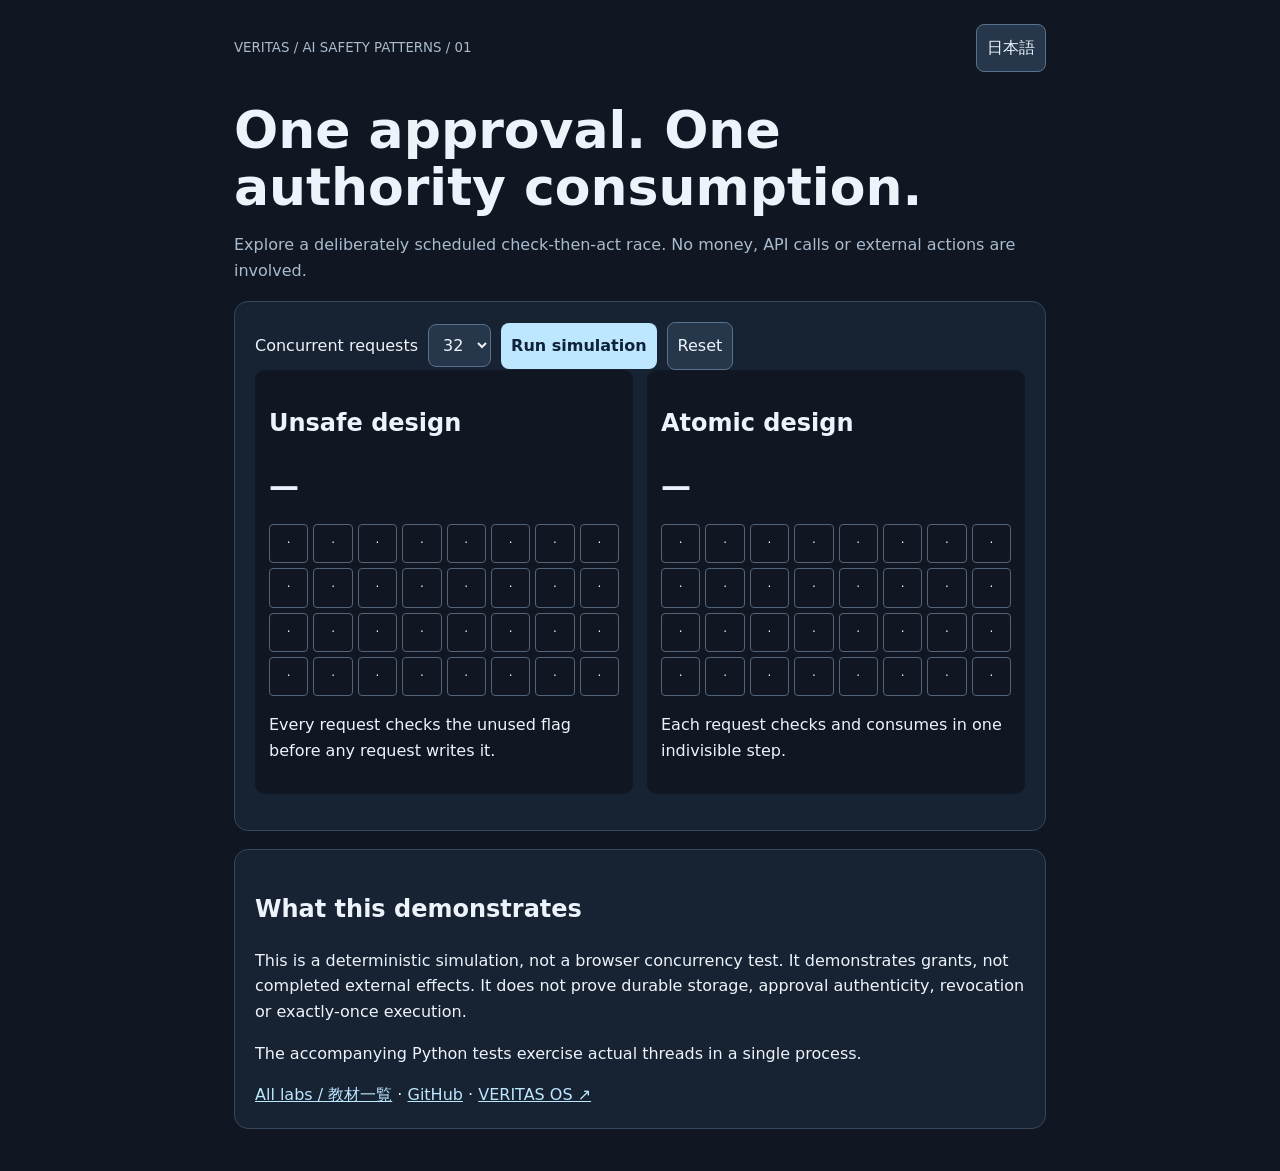
==== demo/single-use.html @ c3ab3dcb "Expand to five interactive execution safety labs" ====
<!doctype html><html lang="en"><head><meta charset="utf-8"><meta name="viewport" content="width=device-width,initial-scale=1"><title>AI Safety Patterns — Single-use authority</title><style>
*{box-sizing:border-box}body{margin:0;background:#101722;color:#edf3fa;font:16px/1.6 system-ui,sans-serif}main{max-width:860px;margin:auto;padding:24px}header{display:flex;justify-content:space-between;align-items:center;gap:12px}small,.muted{color:#a9bbce}h1{font-size:clamp(30px,6vw,52px);line-height:1.1;margin:30px 0 12px}button,select{font:inherit;color:inherit;background:#26374b;border:1px solid #58718d;border-radius:8px;padding:10px;cursor:pointer}button:focus-visible,select:focus-visible{outline:3px solid #8bdcff}button.primary{background:#bce7ff;color:#102237;font-weight:700;border:0}section{border:1px solid #36475c;border-radius:14px;padding:20px;margin:18px 0;background:#172232}.controls{display:flex;gap:10px;flex-wrap:wrap;align-items:center}.panels{display:grid;grid-template-columns:1fr 1fr;gap:14px}.panel{min-width:0;padding:14px;background:#101722;border-radius:10px}.cells{display:grid;grid-template-columns:repeat(8,1fr);gap:5px;margin:14px 0}.cell{aspect-ratio:1;border:1px solid #536378;border-radius:4px;display:grid;place-items:center;font-size:12px}.cell{transition:background-color .18s ease} @media(prefers-reduced-motion:reduce){.cell{transition:none}} .bad{background:#a72c3c}.good{background:#176b50}.denied{background:#36475c}.count{font-size:30px;font-weight:700}a{color:#bce7ff}pre{white-space:pre-wrap;font-size:13px} @media(max-width:550px){main{padding:16px}.panels{grid-template-columns:1fr}} </style></head><body><main><header><small>VERITAS / AI SAFETY PATTERNS / 01</small><button id="lang">日本語</button></header><h1 data-t="title"></h1><p class="muted" data-t="intro"></p><section><div class="controls"><label for="n" data-t="requests"></label><select id="n"><option>2</option><option>8</option><option selected>32</option><option>64</option></select><button class="primary" id="run" data-t="run"></button><button id="reset" data-t="reset"></button></div><div class="panels"><div class="panel"><h2 data-t="unsafe"></h2><div class="count" id="uc">—</div><div class="cells" id="ug" aria-hidden="true"></div><p data-t="unsafeDesc"></p></div><div class="panel"><h2 data-t="safe"></h2><div class="count" id="sc">—</div><div class="cells" id="sg" aria-hidden="true"></div><p data-t="safeDesc"></p></div></div><p id="result" role="status"></p></section><section><h2 data-t="limitsTitle"></h2><p data-t="limits"></p><p data-t="python"></p><a href="index.html">All labs / 教材一覧</a> · <a href="https://github.com/veritasfuji-japan/ai-safety-patterns">GitHub</a> · <a href="https://github.com/veritasfuji-japan/veritas_os">VERITAS OS ↗</a></section></main><script>
const strings={en:{title:'One approval. One authority consumption.',intro:'Explore a deliberately scheduled check-then-act race. No money, API calls or external actions are involved.',requests:'Concurrent requests',run:'Run simulation',reset:'Reset',unsafe:'Unsafe design',safe:'Atomic design',unsafeDesc:'Every request checks the unused flag before any request writes it.',safeDesc:'Each request checks and consumes in one indivisible step.',limitsTitle:'What this demonstrates',limits:'This is a deterministic simulation, not a browser concurrency test. It demonstrates grants, not completed external effects. It does not prove durable storage, approval authenticity, revocation or exactly-once execution.',python:'The accompanying Python tests exercise actual threads in a single process.',grants:'grants',denials:'denials'},ja:{title:'1回の承認。1回の権限消費。',intro:'確認と更新の競合を意図的に再現します。送金・API通信・外部操作は行いません。',requests:'並行要求数',run:'シミュレーション実行',reset:'リセット',unsafe:'危険な設計',safe:'原子的な設計',unsafeDesc:'すべての要求が未消費状態を確認してから、消費状態を更新します。',safeDesc:'確認と消費を分割できない一つの操作として行います。',limitsTitle:'保証範囲',limits:'決定論的なシミュレーションであり、ブラウザの実並行処理テストではありません。実行許可を示すもので、外部処理の完了を示しません。永続化・承認の真正性・取消し・外部処理の一回限りの成立は保証しません。',python:'付属のPythonテストは単一プロセス内で実際のスレッドを使用します。',grants:'許可',denials:'拒否'}};
let lang='en',ran=false;const $=id=>document.getElementById(id);function simulate(n,atomic){let consumed=false; if(!atomic){const checked=Array.from({length:n},()=>!consumed);return checked.map(ok=>{if(ok)consumed=true;return ok})}return Array.from({length:n},()=>{if(consumed)return false;consumed=true;return true})}function render(){const t=strings[lang],n=Number($('n').value);document.documentElement.lang=lang;document.querySelectorAll('[data-t]').forEach(e=>e.textContent=t[e.dataset.t]);$('lang').textContent=lang==='en'?'日本語':'English';for(const [g,c,atomic] of [['ug','uc',false],['sg','sc',true]]){const results=simulate(n,atomic);$(g).replaceChildren();for(const ok of results){const e=document.createElement('span');e.className='cell'+(ran?' '+(ok?(atomic?'good':'bad'):'denied'):'');e.textContent=ran?(ok?'✓':'×'):'·';$(g).append(e)}$(c).textContent=ran?`${results.filter(Boolean).length} / ${n} ${t.grants}`:'—'}$('result').textContent=ran?`${t.unsafe}: ${n} ${t.grants}, 0 ${t.denials}. ${t.safe}: 1 ${t.grants}, ${n-1} ${t.denials}.`:''} $('run').onclick=()=>{ran=true;render()};$('reset').onclick=$('n').onchange=()=>{ran=false;render()};$('lang').onclick=()=>{lang=lang==='en'?'ja':'en';render()};render();</script></body></html>
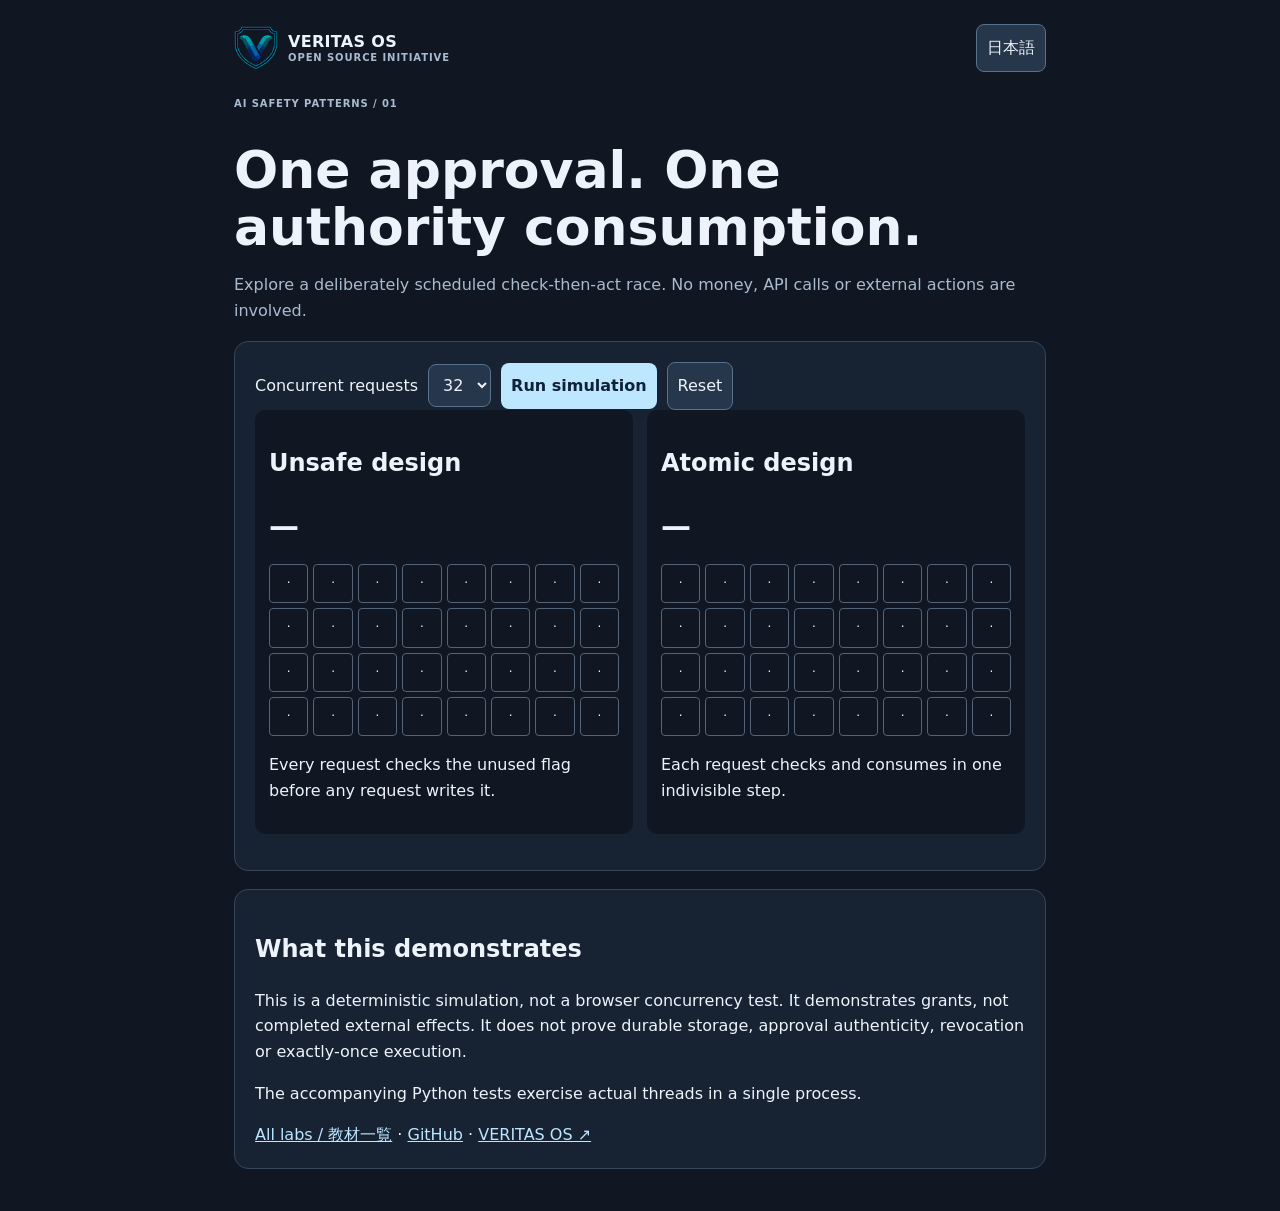
==== commit 6e18ff7b: "Add owner-supplied VERITAS branding to interactive labs" ====
--- a/demo/single-use.html
+++ b/demo/single-use.html
@@ -1,4 +1,4 @@
 <!doctype html><html lang="en"><head><meta charset="utf-8"><meta name="viewport" content="width=device-width,initial-scale=1"><title>AI Safety Patterns — Single-use authority</title><style>
-*{box-sizing:border-box}body{margin:0;background:#101722;color:#edf3fa;font:16px/1.6 system-ui,sans-serif}main{max-width:860px;margin:auto;padding:24px}header{display:flex;justify-content:space-between;align-items:center;gap:12px}small,.muted{color:#a9bbce}h1{font-size:clamp(30px,6vw,52px);line-height:1.1;margin:30px 0 12px}button,select{font:inherit;color:inherit;background:#26374b;border:1px solid #58718d;border-radius:8px;padding:10px;cursor:pointer}button:focus-visible,select:focus-visible{outline:3px solid #8bdcff}button.primary{background:#bce7ff;color:#102237;font-weight:700;border:0}section{border:1px solid #36475c;border-radius:14px;padding:20px;margin:18px 0;background:#172232}.controls{display:flex;gap:10px;flex-wrap:wrap;align-items:center}.panels{display:grid;grid-template-columns:1fr 1fr;gap:14px}.panel{min-width:0;padding:14px;background:#101722;border-radius:10px}.cells{display:grid;grid-template-columns:repeat(8,1fr);gap:5px;margin:14px 0}.cell{aspect-ratio:1;border:1px solid #536378;border-radius:4px;display:grid;place-items:center;font-size:12px}.cell{transition:background-color .18s ease} @media(prefers-reduced-motion:reduce){.cell{transition:none}} .bad{background:#a72c3c}.good{background:#176b50}.denied{background:#36475c}.count{font-size:30px;font-weight:700}a{color:#bce7ff}pre{white-space:pre-wrap;font-size:13px} @media(max-width:550px){main{padding:16px}.panels{grid-template-columns:1fr}} </style></head><body><main><header><small>VERITAS / AI SAFETY PATTERNS / 01</small><button id="lang">日本語</button></header><h1 data-t="title"></h1><p class="muted" data-t="intro"></p><section><div class="controls"><label for="n" data-t="requests"></label><select id="n"><option>2</option><option>8</option><option selected>32</option><option>64</option></select><button class="primary" id="run" data-t="run"></button><button id="reset" data-t="reset"></button></div><div class="panels"><div class="panel"><h2 data-t="unsafe"></h2><div class="count" id="uc">—</div><div class="cells" id="ug" aria-hidden="true"></div><p data-t="unsafeDesc"></p></div><div class="panel"><h2 data-t="safe"></h2><div class="count" id="sc">—</div><div class="cells" id="sg" aria-hidden="true"></div><p data-t="safeDesc"></p></div></div><p id="result" role="status"></p></section><section><h2 data-t="limitsTitle"></h2><p data-t="limits"></p><p data-t="python"></p><a href="index.html">All labs / 教材一覧</a> · <a href="https://github.com/veritasfuji-japan/ai-safety-patterns">GitHub</a> · <a href="https://github.com/veritasfuji-japan/veritas_os">VERITAS OS ↗</a></section></main><script>
+*{box-sizing:border-box}body{margin:0;background:#101722;color:#edf3fa;font:16px/1.6 system-ui,sans-serif}main{max-width:860px;margin:auto;padding:24px}header{display:flex;justify-content:space-between;align-items:center;gap:12px}small,.muted{color:#a9bbce}h1{font-size:clamp(30px,6vw,52px);line-height:1.1;margin:30px 0 12px}button,select{font:inherit;color:inherit;background:#26374b;border:1px solid #58718d;border-radius:8px;padding:10px;cursor:pointer}button:focus-visible,select:focus-visible{outline:3px solid #8bdcff}button.primary{background:#bce7ff;color:#102237;font-weight:700;border:0}section{border:1px solid #36475c;border-radius:14px;padding:20px;margin:18px 0;background:#172232}.controls{display:flex;gap:10px;flex-wrap:wrap;align-items:center}.panels{display:grid;grid-template-columns:1fr 1fr;gap:14px}.panel{min-width:0;padding:14px;background:#101722;border-radius:10px}.cells{display:grid;grid-template-columns:repeat(8,1fr);gap:5px;margin:14px 0}.cell{aspect-ratio:1;border:1px solid #536378;border-radius:4px;display:grid;place-items:center;font-size:12px}.cell{transition:background-color .18s ease} @media(prefers-reduced-motion:reduce){.cell{transition:none}} .bad{background:#a72c3c}.good{background:#176b50}.denied{background:#36475c}.count{font-size:30px;font-weight:700}a{color:#bce7ff}pre{white-space:pre-wrap;font-size:13px} @media(max-width:550px){main{padding:16px}.panels{grid-template-columns:1fr}} </style><link rel="icon" type="image/png" href="veritas-mark.png"><link rel="stylesheet" href="brand.css"></head><body><main><header><a class="veritas-brand" href="https://github.com/veritasfuji-japan/veritas_os"><img src="veritas-mark.png" width="44" height="44" alt=""><span><strong>VERITAS OS</strong><small>OPEN SOURCE INITIATIVE</small></span></a><button id="lang">日本語</button></header><p class="brand-context">AI SAFETY PATTERNS / 01</p><h1 data-t="title"></h1><p class="muted" data-t="intro"></p><section><div class="controls"><label for="n" data-t="requests"></label><select id="n"><option>2</option><option>8</option><option selected>32</option><option>64</option></select><button class="primary" id="run" data-t="run"></button><button id="reset" data-t="reset"></button></div><div class="panels"><div class="panel"><h2 data-t="unsafe"></h2><div class="count" id="uc">—</div><div class="cells" id="ug" aria-hidden="true"></div><p data-t="unsafeDesc"></p></div><div class="panel"><h2 data-t="safe"></h2><div class="count" id="sc">—</div><div class="cells" id="sg" aria-hidden="true"></div><p data-t="safeDesc"></p></div></div><p id="result" role="status"></p></section><section><h2 data-t="limitsTitle"></h2><p data-t="limits"></p><p data-t="python"></p><a id="all-labs" href="index.html">All labs / 教材一覧</a> · <a href="https://github.com/veritasfuji-japan/ai-safety-patterns">GitHub</a> · <a href="https://github.com/veritasfuji-japan/veritas_os">VERITAS OS ↗</a></section></main><script>
 const strings={en:{title:'One approval. One authority consumption.',intro:'Explore a deliberately scheduled check-then-act race. No money, API calls or external actions are involved.',requests:'Concurrent requests',run:'Run simulation',reset:'Reset',unsafe:'Unsafe design',safe:'Atomic design',unsafeDesc:'Every request checks the unused flag before any request writes it.',safeDesc:'Each request checks and consumes in one indivisible step.',limitsTitle:'What this demonstrates',limits:'This is a deterministic simulation, not a browser concurrency test. It demonstrates grants, not completed external effects. It does not prove durable storage, approval authenticity, revocation or exactly-once execution.',python:'The accompanying Python tests exercise actual threads in a single process.',grants:'grants',denials:'denials'},ja:{title:'1回の承認。1回の権限消費。',intro:'確認と更新の競合を意図的に再現します。送金・API通信・外部操作は行いません。',requests:'並行要求数',run:'シミュレーション実行',reset:'リセット',unsafe:'危険な設計',safe:'原子的な設計',unsafeDesc:'すべての要求が未消費状態を確認してから、消費状態を更新します。',safeDesc:'確認と消費を分割できない一つの操作として行います。',limitsTitle:'保証範囲',limits:'決定論的なシミュレーションであり、ブラウザの実並行処理テストではありません。実行許可を示すもので、外部処理の完了を示しません。永続化・承認の真正性・取消し・外部処理の一回限りの成立は保証しません。',python:'付属のPythonテストは単一プロセス内で実際のスレッドを使用します。',grants:'許可',denials:'拒否'}};
-let lang='en',ran=false;const $=id=>document.getElementById(id);function simulate(n,atomic){let consumed=false; if(!atomic){const checked=Array.from({length:n},()=>!consumed);return checked.map(ok=>{if(ok)consumed=true;return ok})}return Array.from({length:n},()=>{if(consumed)return false;consumed=true;return true})}function render(){const t=strings[lang],n=Number($('n').value);document.documentElement.lang=lang;document.querySelectorAll('[data-t]').forEach(e=>e.textContent=t[e.dataset.t]);$('lang').textContent=lang==='en'?'日本語':'English';for(const [g,c,atomic] of [['ug','uc',false],['sg','sc',true]]){const results=simulate(n,atomic);$(g).replaceChildren();for(const ok of results){const e=document.createElement('span');e.className='cell'+(ran?' '+(ok?(atomic?'good':'bad'):'denied'):'');e.textContent=ran?(ok?'✓':'×'):'·';$(g).append(e)}$(c).textContent=ran?`${results.filter(Boolean).length} / ${n} ${t.grants}`:'—'}$('result').textContent=ran?`${t.unsafe}: ${n} ${t.grants}, 0 ${t.denials}. ${t.safe}: 1 ${t.grants}, ${n-1} ${t.denials}.`:''} $('run').onclick=()=>{ran=true;render()};$('reset').onclick=$('n').onchange=()=>{ran=false;render()};$('lang').onclick=()=>{lang=lang==='en'?'ja':'en';render()};render();</script></body></html>
+let lang=new URLSearchParams(location.search).get('lang')==='ja'?'ja':'en',ran=false;const $=id=>document.getElementById(id);function simulate(n,atomic){let consumed=false; if(!atomic){const checked=Array.from({length:n},()=>!consumed);return checked.map(ok=>{if(ok)consumed=true;return ok})}return Array.from({length:n},()=>{if(consumed)return false;consumed=true;return true})}function render(){const t=strings[lang],n=Number($('n').value);document.documentElement.lang=lang;$('all-labs').href='index.html'+(lang==='ja'?'?lang=ja':'');document.querySelectorAll('[data-t]').forEach(e=>e.textContent=t[e.dataset.t]);$('lang').textContent=lang==='en'?'日本語':'English';for(const [g,c,atomic] of [['ug','uc',false],['sg','sc',true]]){const results=simulate(n,atomic);$(g).replaceChildren();for(const ok of results){const e=document.createElement('span');e.className='cell'+(ran?' '+(ok?(atomic?'good':'bad'):'denied'):'');e.textContent=ran?(ok?'✓':'×'):'·';$(g).append(e)}$(c).textContent=ran?`${results.filter(Boolean).length} / ${n} ${t.grants}`:'—'}$('result').textContent=ran?`${t.unsafe}: ${n} ${t.grants}, 0 ${t.denials}. ${t.safe}: 1 ${t.grants}, ${n-1} ${t.denials}.`:''} $('run').onclick=()=>{ran=true;render()};$('reset').onclick=$('n').onchange=()=>{ran=false;render()};$('lang').onclick=()=>{lang=lang==='en'?'ja':'en';render()};render();</script></body></html>
--- a/demo/brand.css
+++ b/demo/brand.css
@@ -0,0 +1,10 @@
+/* Shared brand treatment. The mark is cropped and resized from the owner-supplied logo. */
+.veritas-brand{display:inline-flex;align-items:center;gap:10px;min-width:0;color:#edf3fa;text-decoration:none}
+.veritas-brand img{display:block;width:44px;height:44px;flex:0 0 44px;object-fit:contain}
+.veritas-brand span{min-width:0;line-height:1.25}
+.veritas-brand strong{display:block;font-size:16px;letter-spacing:.02em}
+.veritas-brand small,.brand-context{display:block;font-size:10px;font-weight:600;letter-spacing:.09em;color:#a9bbce}
+.veritas-brand:focus-visible{outline:3px solid #83d6ff;outline-offset:4px;border-radius:4px}
+header #lang{flex-shrink:0}
+.brand-context{margin:24px 0 0}
+@media(max-width:360px){.veritas-brand{gap:6px}.veritas-brand img{width:36px;height:36px;flex-basis:36px}.veritas-brand small{font-size:9px}}
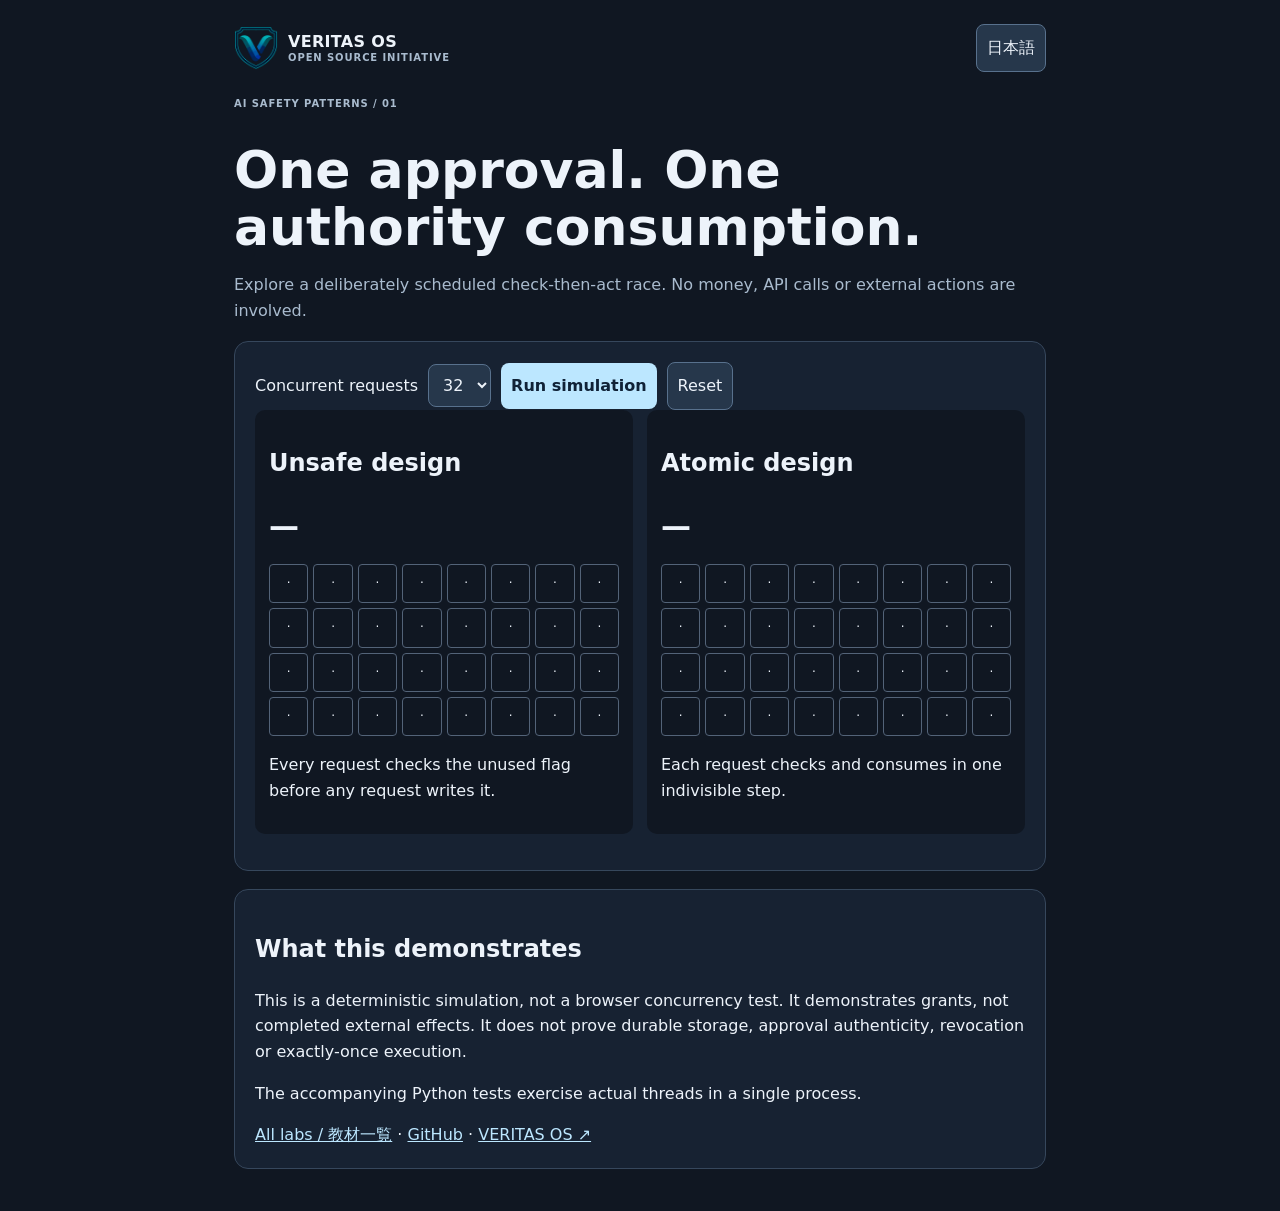
==== commit 313cd72b: "Use a high-density VERITAS mark for site and README" ====
--- a/demo/single-use.html
+++ b/demo/single-use.html
@@ -1,4 +1,4 @@
 <!doctype html><html lang="en"><head><meta charset="utf-8"><meta name="viewport" content="width=device-width,initial-scale=1"><title>AI Safety Patterns — Single-use authority</title><style>
-*{box-sizing:border-box}body{margin:0;background:#101722;color:#edf3fa;font:16px/1.6 system-ui,sans-serif}main{max-width:860px;margin:auto;padding:24px}header{display:flex;justify-content:space-between;align-items:center;gap:12px}small,.muted{color:#a9bbce}h1{font-size:clamp(30px,6vw,52px);line-height:1.1;margin:30px 0 12px}button,select{font:inherit;color:inherit;background:#26374b;border:1px solid #58718d;border-radius:8px;padding:10px;cursor:pointer}button:focus-visible,select:focus-visible{outline:3px solid #8bdcff}button.primary{background:#bce7ff;color:#102237;font-weight:700;border:0}section{border:1px solid #36475c;border-radius:14px;padding:20px;margin:18px 0;background:#172232}.controls{display:flex;gap:10px;flex-wrap:wrap;align-items:center}.panels{display:grid;grid-template-columns:1fr 1fr;gap:14px}.panel{min-width:0;padding:14px;background:#101722;border-radius:10px}.cells{display:grid;grid-template-columns:repeat(8,1fr);gap:5px;margin:14px 0}.cell{aspect-ratio:1;border:1px solid #536378;border-radius:4px;display:grid;place-items:center;font-size:12px}.cell{transition:background-color .18s ease} @media(prefers-reduced-motion:reduce){.cell{transition:none}} .bad{background:#a72c3c}.good{background:#176b50}.denied{background:#36475c}.count{font-size:30px;font-weight:700}a{color:#bce7ff}pre{white-space:pre-wrap;font-size:13px} @media(max-width:550px){main{padding:16px}.panels{grid-template-columns:1fr}} </style><link rel="icon" type="image/png" href="veritas-mark.png"><link rel="stylesheet" href="brand.css"></head><body><main><header><a class="veritas-brand" href="https://github.com/veritasfuji-japan/veritas_os"><img src="veritas-mark.png" width="44" height="44" alt=""><span><strong>VERITAS OS</strong><small>OPEN SOURCE INITIATIVE</small></span></a><button id="lang">日本語</button></header><p class="brand-context">AI SAFETY PATTERNS / 01</p><h1 data-t="title"></h1><p class="muted" data-t="intro"></p><section><div class="controls"><label for="n" data-t="requests"></label><select id="n"><option>2</option><option>8</option><option selected>32</option><option>64</option></select><button class="primary" id="run" data-t="run"></button><button id="reset" data-t="reset"></button></div><div class="panels"><div class="panel"><h2 data-t="unsafe"></h2><div class="count" id="uc">—</div><div class="cells" id="ug" aria-hidden="true"></div><p data-t="unsafeDesc"></p></div><div class="panel"><h2 data-t="safe"></h2><div class="count" id="sc">—</div><div class="cells" id="sg" aria-hidden="true"></div><p data-t="safeDesc"></p></div></div><p id="result" role="status"></p></section><section><h2 data-t="limitsTitle"></h2><p data-t="limits"></p><p data-t="python"></p><a id="all-labs" href="index.html">All labs / 教材一覧</a> · <a href="https://github.com/veritasfuji-japan/ai-safety-patterns">GitHub</a> · <a href="https://github.com/veritasfuji-japan/veritas_os">VERITAS OS ↗</a></section></main><script>
+*{box-sizing:border-box}body{margin:0;background:#101722;color:#edf3fa;font:16px/1.6 system-ui,sans-serif}main{max-width:860px;margin:auto;padding:24px}header{display:flex;justify-content:space-between;align-items:center;gap:12px}small,.muted{color:#a9bbce}h1{font-size:clamp(30px,6vw,52px);line-height:1.1;margin:30px 0 12px}button,select{font:inherit;color:inherit;background:#26374b;border:1px solid #58718d;border-radius:8px;padding:10px;cursor:pointer}button:focus-visible,select:focus-visible{outline:3px solid #8bdcff}button.primary{background:#bce7ff;color:#102237;font-weight:700;border:0}section{border:1px solid #36475c;border-radius:14px;padding:20px;margin:18px 0;background:#172232}.controls{display:flex;gap:10px;flex-wrap:wrap;align-items:center}.panels{display:grid;grid-template-columns:1fr 1fr;gap:14px}.panel{min-width:0;padding:14px;background:#101722;border-radius:10px}.cells{display:grid;grid-template-columns:repeat(8,1fr);gap:5px;margin:14px 0}.cell{aspect-ratio:1;border:1px solid #536378;border-radius:4px;display:grid;place-items:center;font-size:12px}.cell{transition:background-color .18s ease} @media(prefers-reduced-motion:reduce){.cell{transition:none}} .bad{background:#a72c3c}.good{background:#176b50}.denied{background:#36475c}.count{font-size:30px;font-weight:700}a{color:#bce7ff}pre{white-space:pre-wrap;font-size:13px} @media(max-width:550px){main{padding:16px}.panels{grid-template-columns:1fr}} </style><link rel="icon" type="image/png" href="veritas-mark.png"><link rel="stylesheet" href="brand.css"></head><body><main><header><a class="veritas-brand" href="https://github.com/veritasfuji-japan/veritas_os"><img src="veritas-mark-192.png" width="44" height="44" alt=""><span><strong>VERITAS OS</strong><small>OPEN SOURCE INITIATIVE</small></span></a><button id="lang">日本語</button></header><p class="brand-context">AI SAFETY PATTERNS / 01</p><h1 data-t="title"></h1><p class="muted" data-t="intro"></p><section><div class="controls"><label for="n" data-t="requests"></label><select id="n"><option>2</option><option>8</option><option selected>32</option><option>64</option></select><button class="primary" id="run" data-t="run"></button><button id="reset" data-t="reset"></button></div><div class="panels"><div class="panel"><h2 data-t="unsafe"></h2><div class="count" id="uc">—</div><div class="cells" id="ug" aria-hidden="true"></div><p data-t="unsafeDesc"></p></div><div class="panel"><h2 data-t="safe"></h2><div class="count" id="sc">—</div><div class="cells" id="sg" aria-hidden="true"></div><p data-t="safeDesc"></p></div></div><p id="result" role="status"></p></section><section><h2 data-t="limitsTitle"></h2><p data-t="limits"></p><p data-t="python"></p><a id="all-labs" href="index.html">All labs / 教材一覧</a> · <a href="https://github.com/veritasfuji-japan/ai-safety-patterns">GitHub</a> · <a href="https://github.com/veritasfuji-japan/veritas_os">VERITAS OS ↗</a></section></main><script>
 const strings={en:{title:'One approval. One authority consumption.',intro:'Explore a deliberately scheduled check-then-act race. No money, API calls or external actions are involved.',requests:'Concurrent requests',run:'Run simulation',reset:'Reset',unsafe:'Unsafe design',safe:'Atomic design',unsafeDesc:'Every request checks the unused flag before any request writes it.',safeDesc:'Each request checks and consumes in one indivisible step.',limitsTitle:'What this demonstrates',limits:'This is a deterministic simulation, not a browser concurrency test. It demonstrates grants, not completed external effects. It does not prove durable storage, approval authenticity, revocation or exactly-once execution.',python:'The accompanying Python tests exercise actual threads in a single process.',grants:'grants',denials:'denials'},ja:{title:'1回の承認。1回の権限消費。',intro:'確認と更新の競合を意図的に再現します。送金・API通信・外部操作は行いません。',requests:'並行要求数',run:'シミュレーション実行',reset:'リセット',unsafe:'危険な設計',safe:'原子的な設計',unsafeDesc:'すべての要求が未消費状態を確認してから、消費状態を更新します。',safeDesc:'確認と消費を分割できない一つの操作として行います。',limitsTitle:'保証範囲',limits:'決定論的なシミュレーションであり、ブラウザの実並行処理テストではありません。実行許可を示すもので、外部処理の完了を示しません。永続化・承認の真正性・取消し・外部処理の一回限りの成立は保証しません。',python:'付属のPythonテストは単一プロセス内で実際のスレッドを使用します。',grants:'許可',denials:'拒否'}};
 let lang=new URLSearchParams(location.search).get('lang')==='ja'?'ja':'en',ran=false;const $=id=>document.getElementById(id);function simulate(n,atomic){let consumed=false; if(!atomic){const checked=Array.from({length:n},()=>!consumed);return checked.map(ok=>{if(ok)consumed=true;return ok})}return Array.from({length:n},()=>{if(consumed)return false;consumed=true;return true})}function render(){const t=strings[lang],n=Number($('n').value);document.documentElement.lang=lang;$('all-labs').href='index.html'+(lang==='ja'?'?lang=ja':'');document.querySelectorAll('[data-t]').forEach(e=>e.textContent=t[e.dataset.t]);$('lang').textContent=lang==='en'?'日本語':'English';for(const [g,c,atomic] of [['ug','uc',false],['sg','sc',true]]){const results=simulate(n,atomic);$(g).replaceChildren();for(const ok of results){const e=document.createElement('span');e.className='cell'+(ran?' '+(ok?(atomic?'good':'bad'):'denied'):'');e.textContent=ran?(ok?'✓':'×'):'·';$(g).append(e)}$(c).textContent=ran?`${results.filter(Boolean).length} / ${n} ${t.grants}`:'—'}$('result').textContent=ran?`${t.unsafe}: ${n} ${t.grants}, 0 ${t.denials}. ${t.safe}: 1 ${t.grants}, ${n-1} ${t.denials}.`:''} $('run').onclick=()=>{ran=true;render()};$('reset').onclick=$('n').onchange=()=>{ran=false;render()};$('lang').onclick=()=>{lang=lang==='en'?'ja':'en';render()};render();</script></body></html>
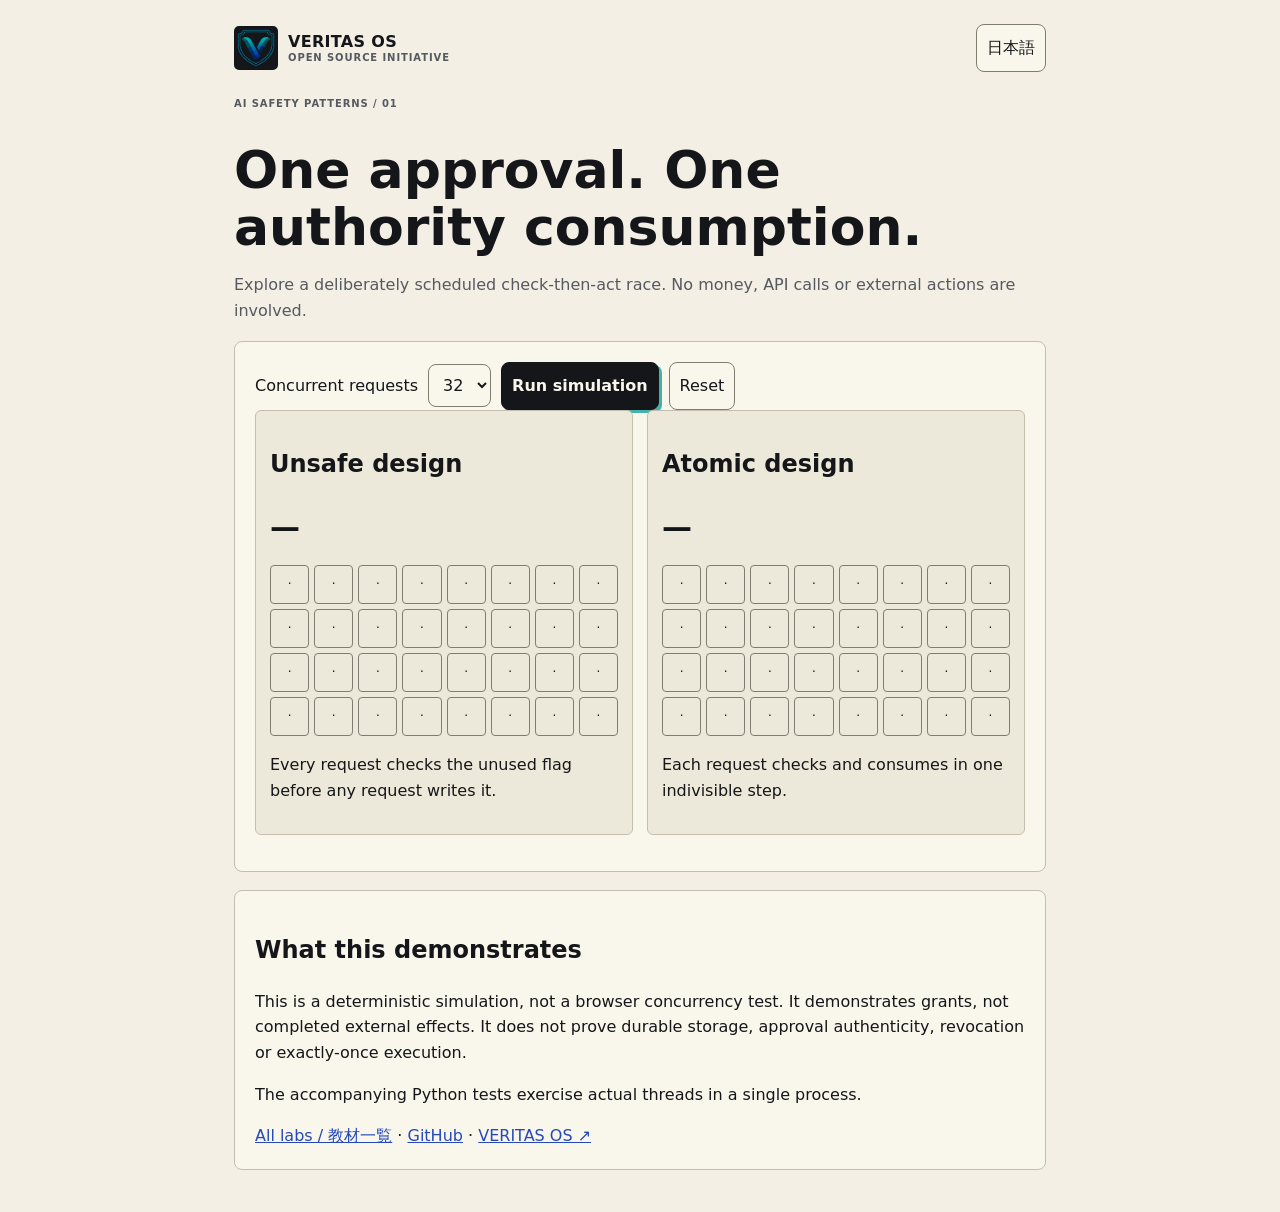
==== commit 8474ba44: "Align demo palette with VERITAS paper theme" ====
--- a/demo/single-use.html
+++ b/demo/single-use.html
@@ -1,4 +1,4 @@
-<!doctype html><html lang="en"><head><meta charset="utf-8"><meta name="viewport" content="width=device-width,initial-scale=1"><title>AI Safety Patterns — Single-use authority</title><style>
-*{box-sizing:border-box}body{margin:0;background:#101722;color:#edf3fa;font:16px/1.6 system-ui,sans-serif}main{max-width:860px;margin:auto;padding:24px}header{display:flex;justify-content:space-between;align-items:center;gap:12px}small,.muted{color:#a9bbce}h1{font-size:clamp(30px,6vw,52px);line-height:1.1;margin:30px 0 12px}button,select{font:inherit;color:inherit;background:#26374b;border:1px solid #58718d;border-radius:8px;padding:10px;cursor:pointer}button:focus-visible,select:focus-visible{outline:3px solid #8bdcff}button.primary{background:#bce7ff;color:#102237;font-weight:700;border:0}section{border:1px solid #36475c;border-radius:14px;padding:20px;margin:18px 0;background:#172232}.controls{display:flex;gap:10px;flex-wrap:wrap;align-items:center}.panels{display:grid;grid-template-columns:1fr 1fr;gap:14px}.panel{min-width:0;padding:14px;background:#101722;border-radius:10px}.cells{display:grid;grid-template-columns:repeat(8,1fr);gap:5px;margin:14px 0}.cell{aspect-ratio:1;border:1px solid #536378;border-radius:4px;display:grid;place-items:center;font-size:12px}.cell{transition:background-color .18s ease} @media(prefers-reduced-motion:reduce){.cell{transition:none}} .bad{background:#a72c3c}.good{background:#176b50}.denied{background:#36475c}.count{font-size:30px;font-weight:700}a{color:#bce7ff}pre{white-space:pre-wrap;font-size:13px} @media(max-width:550px){main{padding:16px}.panels{grid-template-columns:1fr}} </style><link rel="icon" type="image/png" href="veritas-mark.png"><link rel="stylesheet" href="brand.css"></head><body><main><header><a class="veritas-brand" href="https://github.com/veritasfuji-japan/veritas_os"><img src="veritas-mark-192.png" width="44" height="44" alt=""><span><strong>VERITAS OS</strong><small>OPEN SOURCE INITIATIVE</small></span></a><button id="lang">日本語</button></header><p class="brand-context">AI SAFETY PATTERNS / 01</p><h1 data-t="title"></h1><p class="muted" data-t="intro"></p><section><div class="controls"><label for="n" data-t="requests"></label><select id="n"><option>2</option><option>8</option><option selected>32</option><option>64</option></select><button class="primary" id="run" data-t="run"></button><button id="reset" data-t="reset"></button></div><div class="panels"><div class="panel"><h2 data-t="unsafe"></h2><div class="count" id="uc">—</div><div class="cells" id="ug" aria-hidden="true"></div><p data-t="unsafeDesc"></p></div><div class="panel"><h2 data-t="safe"></h2><div class="count" id="sc">—</div><div class="cells" id="sg" aria-hidden="true"></div><p data-t="safeDesc"></p></div></div><p id="result" role="status"></p></section><section><h2 data-t="limitsTitle"></h2><p data-t="limits"></p><p data-t="python"></p><a id="all-labs" href="index.html">All labs / 教材一覧</a> · <a href="https://github.com/veritasfuji-japan/ai-safety-patterns">GitHub</a> · <a href="https://github.com/veritasfuji-japan/veritas_os">VERITAS OS ↗</a></section></main><script>
+<!doctype html><html lang="en"><head><meta charset="utf-8"><meta name="viewport" content="width=device-width,initial-scale=1"><meta name="theme-color" content="#f3efe4"><link rel="stylesheet" href="theme.css"><title>AI Safety Patterns — Single-use authority</title><style>
+*{box-sizing:border-box}body{margin:0;background:var(--bg);color:var(--ink);font:16px/1.6 system-ui,sans-serif}main{max-width:860px;margin:auto;padding:24px}header{display:flex;justify-content:space-between;align-items:center;gap:12px}small,.muted{color:var(--muted)}h1{font-size:clamp(30px,6vw,52px);line-height:1.1;margin:30px 0 12px}button,select{font:inherit;color:inherit;background:var(--surface);border:1px solid var(--control-border);border-radius:8px;padding:10px;cursor:pointer}button:focus-visible,select:focus-visible,a:focus-visible{outline:3px solid var(--teal)}button.primary{background:var(--ink);color:var(--on-solid);font-weight:700;border:1px solid var(--ink);box-shadow:3px 3px 0 var(--accent-shadow)}section{border:1px solid var(--border);border-radius:8px;padding:20px;margin:18px 0;background:var(--surface)}.controls{display:flex;gap:10px;flex-wrap:wrap;align-items:center}.panels{display:grid;grid-template-columns:1fr 1fr;gap:14px}.panel{min-width:0;padding:14px;background:var(--panel);border:1px solid var(--border);border-radius:6px}.cells{display:grid;grid-template-columns:repeat(8,1fr);gap:5px;margin:14px 0}.cell{aspect-ratio:1;border:1px solid var(--control-border);border-radius:4px;display:grid;place-items:center;font-size:12px}.cell{transition:background-color .18s ease} @media(prefers-reduced-motion:reduce){.cell{transition:none}} .bad{background:var(--risk);color:var(--on-solid)}.good{background:var(--protected);color:var(--on-solid)}.denied{background:var(--muted);color:var(--on-solid)}.count{font-size:30px;font-weight:700}a{color:var(--blue)}pre{white-space:pre-wrap;font-size:13px} @media(max-width:550px){main{padding:16px}.panels{grid-template-columns:1fr}} </style><link rel="icon" type="image/png" href="veritas-mark.png"><link rel="stylesheet" href="brand.css"></head><body><main><header><a class="veritas-brand" href="https://github.com/veritasfuji-japan/veritas_os"><img src="veritas-mark-192.png" width="44" height="44" alt=""><span><strong>VERITAS OS</strong><small>OPEN SOURCE INITIATIVE</small></span></a><button id="lang">日本語</button></header><p class="brand-context">AI SAFETY PATTERNS / 01</p><h1 data-t="title"></h1><p class="muted" data-t="intro"></p><section><div class="controls"><label for="n" data-t="requests"></label><select id="n"><option>2</option><option>8</option><option selected>32</option><option>64</option></select><button class="primary" id="run" data-t="run"></button><button id="reset" data-t="reset"></button></div><div class="panels"><div class="panel"><h2 data-t="unsafe"></h2><div class="count" id="uc">—</div><div class="cells" id="ug" aria-hidden="true"></div><p data-t="unsafeDesc"></p></div><div class="panel"><h2 data-t="safe"></h2><div class="count" id="sc">—</div><div class="cells" id="sg" aria-hidden="true"></div><p data-t="safeDesc"></p></div></div><p id="result" role="status"></p></section><section><h2 data-t="limitsTitle"></h2><p data-t="limits"></p><p data-t="python"></p><a id="all-labs" href="index.html">All labs / 教材一覧</a> · <a href="https://github.com/veritasfuji-japan/ai-safety-patterns">GitHub</a> · <a href="https://github.com/veritasfuji-japan/veritas_os">VERITAS OS ↗</a></section></main><script>
 const strings={en:{title:'One approval. One authority consumption.',intro:'Explore a deliberately scheduled check-then-act race. No money, API calls or external actions are involved.',requests:'Concurrent requests',run:'Run simulation',reset:'Reset',unsafe:'Unsafe design',safe:'Atomic design',unsafeDesc:'Every request checks the unused flag before any request writes it.',safeDesc:'Each request checks and consumes in one indivisible step.',limitsTitle:'What this demonstrates',limits:'This is a deterministic simulation, not a browser concurrency test. It demonstrates grants, not completed external effects. It does not prove durable storage, approval authenticity, revocation or exactly-once execution.',python:'The accompanying Python tests exercise actual threads in a single process.',grants:'grants',denials:'denials'},ja:{title:'1回の承認。1回の権限消費。',intro:'確認と更新の競合を意図的に再現します。送金・API通信・外部操作は行いません。',requests:'並行要求数',run:'シミュレーション実行',reset:'リセット',unsafe:'危険な設計',safe:'原子的な設計',unsafeDesc:'すべての要求が未消費状態を確認してから、消費状態を更新します。',safeDesc:'確認と消費を分割できない一つの操作として行います。',limitsTitle:'保証範囲',limits:'決定論的なシミュレーションであり、ブラウザの実並行処理テストではありません。実行許可を示すもので、外部処理の完了を示しません。永続化・承認の真正性・取消し・外部処理の一回限りの成立は保証しません。',python:'付属のPythonテストは単一プロセス内で実際のスレッドを使用します。',grants:'許可',denials:'拒否'}};
 let lang=new URLSearchParams(location.search).get('lang')==='ja'?'ja':'en',ran=false;const $=id=>document.getElementById(id);function simulate(n,atomic){let consumed=false; if(!atomic){const checked=Array.from({length:n},()=>!consumed);return checked.map(ok=>{if(ok)consumed=true;return ok})}return Array.from({length:n},()=>{if(consumed)return false;consumed=true;return true})}function render(){const t=strings[lang],n=Number($('n').value);document.documentElement.lang=lang;$('all-labs').href='index.html'+(lang==='ja'?'?lang=ja':'');document.querySelectorAll('[data-t]').forEach(e=>e.textContent=t[e.dataset.t]);$('lang').textContent=lang==='en'?'日本語':'English';for(const [g,c,atomic] of [['ug','uc',false],['sg','sc',true]]){const results=simulate(n,atomic);$(g).replaceChildren();for(const ok of results){const e=document.createElement('span');e.className='cell'+(ran?' '+(ok?(atomic?'good':'bad'):'denied'):'');e.textContent=ran?(ok?'✓':'×'):'·';$(g).append(e)}$(c).textContent=ran?`${results.filter(Boolean).length} / ${n} ${t.grants}`:'—'}$('result').textContent=ran?`${t.unsafe}: ${n} ${t.grants}, 0 ${t.denials}. ${t.safe}: 1 ${t.grants}, ${n-1} ${t.denials}.`:''} $('run').onclick=()=>{ran=true;render()};$('reset').onclick=$('n').onchange=()=>{ran=false;render()};$('lang').onclick=()=>{lang=lang==='en'?'ja':'en';render()};render();</script></body></html>
--- a/demo/theme.css
+++ b/demo/theme.css
@@ -0,0 +1,19 @@
+/* Paper palette sampled from the owner-supplied VERITAS website screenshots.
+   Semantic result colors are intentionally distinct from brand accents. */
+:root {
+  color-scheme: light;
+  --bg: #f3efe4;
+  --surface: #f9f6ec;
+  --panel: #ede9da;
+  --ink: #151619;
+  --muted: #555960;
+  --border: #c4beaf;
+  --control-border: #817c70;
+  --teal: #0b736f;
+  --blue: #2549b9;
+  --accent-shadow: #43b3a9;
+  --risk: #a12637;
+  --protected: #176b50;
+  --unknown: #555960;
+  --on-solid: #f9f6ec;
+}
--- a/demo/brand.css
+++ b/demo/brand.css
@@ -1,10 +1,10 @@
 /* Shared brand treatment. The mark is cropped and resized from the owner-supplied logo. */
-.veritas-brand{display:inline-flex;align-items:center;gap:10px;min-width:0;color:#edf3fa;text-decoration:none}
-.veritas-brand img{display:block;width:44px;height:44px;flex:0 0 44px;object-fit:contain}
+.veritas-brand{display:inline-flex;align-items:center;gap:10px;min-width:0;color:var(--ink);text-decoration:none}
+.veritas-brand img{display:block;width:44px;height:44px;flex:0 0 44px;object-fit:contain;background:var(--ink);padding:3px;border-radius:5px}
 .veritas-brand span{min-width:0;line-height:1.25}
 .veritas-brand strong{display:block;font-size:16px;letter-spacing:.02em}
-.veritas-brand small,.brand-context{display:block;font-size:10px;font-weight:600;letter-spacing:.09em;color:#a9bbce}
-.veritas-brand:focus-visible{outline:3px solid #83d6ff;outline-offset:4px;border-radius:4px}
+.veritas-brand small,.brand-context{display:block;font-size:10px;font-weight:600;letter-spacing:.09em;color:var(--muted)}
+.veritas-brand:focus-visible{outline:3px solid var(--teal);outline-offset:4px;border-radius:4px}
 header #lang{flex-shrink:0}
 .brand-context{margin:24px 0 0}
 @media(max-width:360px){.veritas-brand{gap:6px}.veritas-brand img{width:36px;height:36px;flex-basis:36px}.veritas-brand small{font-size:9px}}
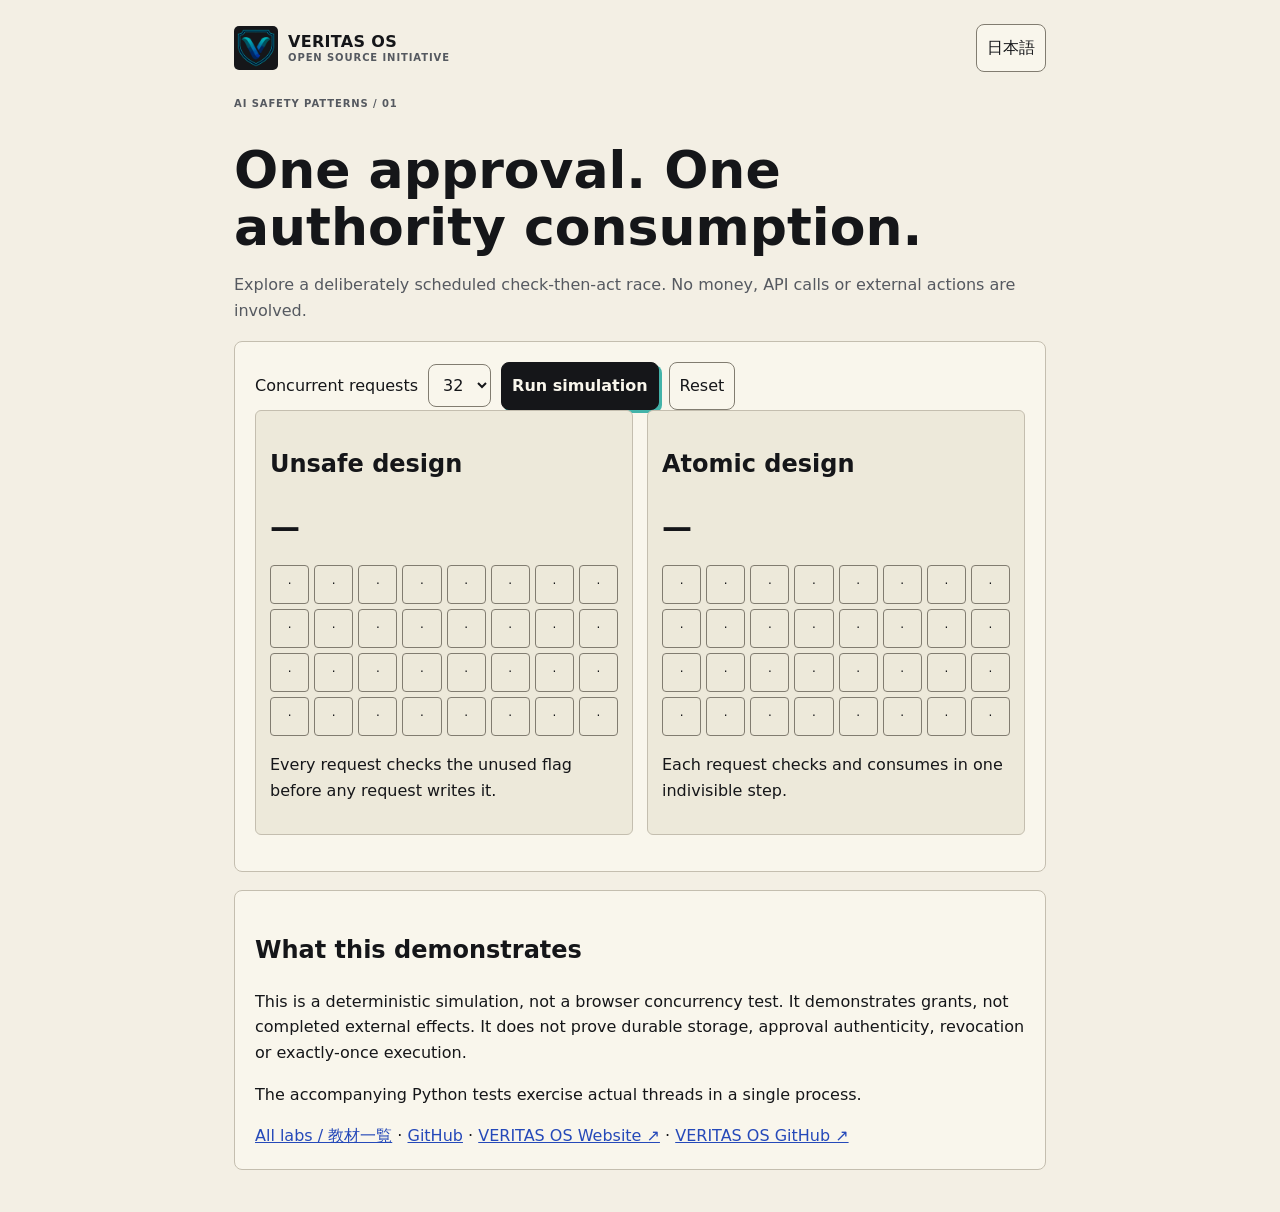
==== commit 73b1881a: "Link safety labs to the official VERITAS OS website" ====
--- a/demo/single-use.html
+++ b/demo/single-use.html
@@ -1,4 +1,4 @@
 <!doctype html><html lang="en"><head><meta charset="utf-8"><meta name="viewport" content="width=device-width,initial-scale=1"><meta name="theme-color" content="#f3efe4"><link rel="stylesheet" href="theme.css"><title>AI Safety Patterns — Single-use authority</title><style>
-*{box-sizing:border-box}body{margin:0;background:var(--bg);color:var(--ink);font:16px/1.6 system-ui,sans-serif}main{max-width:860px;margin:auto;padding:24px}header{display:flex;justify-content:space-between;align-items:center;gap:12px}small,.muted{color:var(--muted)}h1{font-size:clamp(30px,6vw,52px);line-height:1.1;margin:30px 0 12px}button,select{font:inherit;color:inherit;background:var(--surface);border:1px solid var(--control-border);border-radius:8px;padding:10px;cursor:pointer}button:focus-visible,select:focus-visible,a:focus-visible{outline:3px solid var(--teal)}button.primary{background:var(--ink);color:var(--on-solid);font-weight:700;border:1px solid var(--ink);box-shadow:3px 3px 0 var(--accent-shadow)}section{border:1px solid var(--border);border-radius:8px;padding:20px;margin:18px 0;background:var(--surface)}.controls{display:flex;gap:10px;flex-wrap:wrap;align-items:center}.panels{display:grid;grid-template-columns:1fr 1fr;gap:14px}.panel{min-width:0;padding:14px;background:var(--panel);border:1px solid var(--border);border-radius:6px}.cells{display:grid;grid-template-columns:repeat(8,1fr);gap:5px;margin:14px 0}.cell{aspect-ratio:1;border:1px solid var(--control-border);border-radius:4px;display:grid;place-items:center;font-size:12px}.cell{transition:background-color .18s ease} @media(prefers-reduced-motion:reduce){.cell{transition:none}} .bad{background:var(--risk);color:var(--on-solid)}.good{background:var(--protected);color:var(--on-solid)}.denied{background:var(--muted);color:var(--on-solid)}.count{font-size:30px;font-weight:700}a{color:var(--blue)}pre{white-space:pre-wrap;font-size:13px} @media(max-width:550px){main{padding:16px}.panels{grid-template-columns:1fr}} </style><link rel="icon" type="image/png" href="veritas-mark.png"><link rel="stylesheet" href="brand.css"></head><body><main><header><a class="veritas-brand" href="https://github.com/veritasfuji-japan/veritas_os"><img src="veritas-mark-192.png" width="44" height="44" alt=""><span><strong>VERITAS OS</strong><small>OPEN SOURCE INITIATIVE</small></span></a><button id="lang">日本語</button></header><p class="brand-context">AI SAFETY PATTERNS / 01</p><h1 data-t="title"></h1><p class="muted" data-t="intro"></p><section><div class="controls"><label for="n" data-t="requests"></label><select id="n"><option>2</option><option>8</option><option selected>32</option><option>64</option></select><button class="primary" id="run" data-t="run"></button><button id="reset" data-t="reset"></button></div><div class="panels"><div class="panel"><h2 data-t="unsafe"></h2><div class="count" id="uc">—</div><div class="cells" id="ug" aria-hidden="true"></div><p data-t="unsafeDesc"></p></div><div class="panel"><h2 data-t="safe"></h2><div class="count" id="sc">—</div><div class="cells" id="sg" aria-hidden="true"></div><p data-t="safeDesc"></p></div></div><p id="result" role="status"></p></section><section><h2 data-t="limitsTitle"></h2><p data-t="limits"></p><p data-t="python"></p><a id="all-labs" href="index.html">All labs / 教材一覧</a> · <a href="https://github.com/veritasfuji-japan/ai-safety-patterns">GitHub</a> · <a href="https://github.com/veritasfuji-japan/veritas_os">VERITAS OS ↗</a></section></main><script>
+*{box-sizing:border-box}body{margin:0;background:var(--bg);color:var(--ink);font:16px/1.6 system-ui,sans-serif}main{max-width:860px;margin:auto;padding:24px}header{display:flex;justify-content:space-between;align-items:center;gap:12px}small,.muted{color:var(--muted)}h1{font-size:clamp(30px,6vw,52px);line-height:1.1;margin:30px 0 12px}button,select{font:inherit;color:inherit;background:var(--surface);border:1px solid var(--control-border);border-radius:8px;padding:10px;cursor:pointer}button:focus-visible,select:focus-visible,a:focus-visible{outline:3px solid var(--teal)}button.primary{background:var(--ink);color:var(--on-solid);font-weight:700;border:1px solid var(--ink);box-shadow:3px 3px 0 var(--accent-shadow)}section{border:1px solid var(--border);border-radius:8px;padding:20px;margin:18px 0;background:var(--surface)}.controls{display:flex;gap:10px;flex-wrap:wrap;align-items:center}.panels{display:grid;grid-template-columns:1fr 1fr;gap:14px}.panel{min-width:0;padding:14px;background:var(--panel);border:1px solid var(--border);border-radius:6px}.cells{display:grid;grid-template-columns:repeat(8,1fr);gap:5px;margin:14px 0}.cell{aspect-ratio:1;border:1px solid var(--control-border);border-radius:4px;display:grid;place-items:center;font-size:12px}.cell{transition:background-color .18s ease} @media(prefers-reduced-motion:reduce){.cell{transition:none}} .bad{background:var(--risk);color:var(--on-solid)}.good{background:var(--protected);color:var(--on-solid)}.denied{background:var(--muted);color:var(--on-solid)}.count{font-size:30px;font-weight:700}a{color:var(--blue)}pre{white-space:pre-wrap;font-size:13px} @media(max-width:550px){main{padding:16px}.panels{grid-template-columns:1fr}} </style><link rel="icon" type="image/png" href="veritas-mark.png"><link rel="stylesheet" href="brand.css"></head><body><main><header><a class="veritas-brand" href="https://veritas-website-navy.vercel.app/"><img src="veritas-mark-192.png" width="44" height="44" alt=""><span><strong>VERITAS OS</strong><small>OPEN SOURCE INITIATIVE</small></span></a><button id="lang">日本語</button></header><p class="brand-context">AI SAFETY PATTERNS / 01</p><h1 data-t="title"></h1><p class="muted" data-t="intro"></p><section><div class="controls"><label for="n" data-t="requests"></label><select id="n"><option>2</option><option>8</option><option selected>32</option><option>64</option></select><button class="primary" id="run" data-t="run"></button><button id="reset" data-t="reset"></button></div><div class="panels"><div class="panel"><h2 data-t="unsafe"></h2><div class="count" id="uc">—</div><div class="cells" id="ug" aria-hidden="true"></div><p data-t="unsafeDesc"></p></div><div class="panel"><h2 data-t="safe"></h2><div class="count" id="sc">—</div><div class="cells" id="sg" aria-hidden="true"></div><p data-t="safeDesc"></p></div></div><p id="result" role="status"></p></section><section><h2 data-t="limitsTitle"></h2><p data-t="limits"></p><p data-t="python"></p><a id="all-labs" href="index.html">All labs / 教材一覧</a> · <a href="https://github.com/veritasfuji-japan/ai-safety-patterns">GitHub</a> · <a class="official-site" href="https://veritas-website-navy.vercel.app/" data-site-link>VERITAS OS Website ↗</a> · <a href="https://github.com/veritasfuji-japan/veritas_os">VERITAS OS GitHub ↗</a></section></main><script>
 const strings={en:{title:'One approval. One authority consumption.',intro:'Explore a deliberately scheduled check-then-act race. No money, API calls or external actions are involved.',requests:'Concurrent requests',run:'Run simulation',reset:'Reset',unsafe:'Unsafe design',safe:'Atomic design',unsafeDesc:'Every request checks the unused flag before any request writes it.',safeDesc:'Each request checks and consumes in one indivisible step.',limitsTitle:'What this demonstrates',limits:'This is a deterministic simulation, not a browser concurrency test. It demonstrates grants, not completed external effects. It does not prove durable storage, approval authenticity, revocation or exactly-once execution.',python:'The accompanying Python tests exercise actual threads in a single process.',grants:'grants',denials:'denials'},ja:{title:'1回の承認。1回の権限消費。',intro:'確認と更新の競合を意図的に再現します。送金・API通信・外部操作は行いません。',requests:'並行要求数',run:'シミュレーション実行',reset:'リセット',unsafe:'危険な設計',safe:'原子的な設計',unsafeDesc:'すべての要求が未消費状態を確認してから、消費状態を更新します。',safeDesc:'確認と消費を分割できない一つの操作として行います。',limitsTitle:'保証範囲',limits:'決定論的なシミュレーションであり、ブラウザの実並行処理テストではありません。実行許可を示すもので、外部処理の完了を示しません。永続化・承認の真正性・取消し・外部処理の一回限りの成立は保証しません。',python:'付属のPythonテストは単一プロセス内で実際のスレッドを使用します。',grants:'許可',denials:'拒否'}};
-let lang=new URLSearchParams(location.search).get('lang')==='ja'?'ja':'en',ran=false;const $=id=>document.getElementById(id);function simulate(n,atomic){let consumed=false; if(!atomic){const checked=Array.from({length:n},()=>!consumed);return checked.map(ok=>{if(ok)consumed=true;return ok})}return Array.from({length:n},()=>{if(consumed)return false;consumed=true;return true})}function render(){const t=strings[lang],n=Number($('n').value);document.documentElement.lang=lang;$('all-labs').href='index.html'+(lang==='ja'?'?lang=ja':'');document.querySelectorAll('[data-t]').forEach(e=>e.textContent=t[e.dataset.t]);$('lang').textContent=lang==='en'?'日本語':'English';for(const [g,c,atomic] of [['ug','uc',false],['sg','sc',true]]){const results=simulate(n,atomic);$(g).replaceChildren();for(const ok of results){const e=document.createElement('span');e.className='cell'+(ran?' '+(ok?(atomic?'good':'bad'):'denied'):'');e.textContent=ran?(ok?'✓':'×'):'·';$(g).append(e)}$(c).textContent=ran?`${results.filter(Boolean).length} / ${n} ${t.grants}`:'—'}$('result').textContent=ran?`${t.unsafe}: ${n} ${t.grants}, 0 ${t.denials}. ${t.safe}: 1 ${t.grants}, ${n-1} ${t.denials}.`:''} $('run').onclick=()=>{ran=true;render()};$('reset').onclick=$('n').onchange=()=>{ran=false;render()};$('lang').onclick=()=>{lang=lang==='en'?'ja':'en';render()};render();</script></body></html>
+let lang=new URLSearchParams(location.search).get('lang')==='ja'?'ja':'en',ran=false;const $=id=>document.getElementById(id);function simulate(n,atomic){let consumed=false; if(!atomic){const checked=Array.from({length:n},()=>!consumed);return checked.map(ok=>{if(ok)consumed=true;return ok})}return Array.from({length:n},()=>{if(consumed)return false;consumed=true;return true})}function render(){const t=strings[lang],n=Number($('n').value);document.documentElement.lang=lang;document.querySelectorAll('[data-site-link]').forEach(a=>a.textContent=lang==='ja'?'VERITAS OS 公式サイト ↗':'VERITAS OS Website ↗');$('all-labs').href='index.html'+(lang==='ja'?'?lang=ja':'');document.querySelectorAll('[data-t]').forEach(e=>e.textContent=t[e.dataset.t]);$('lang').textContent=lang==='en'?'日本語':'English';for(const [g,c,atomic] of [['ug','uc',false],['sg','sc',true]]){const results=simulate(n,atomic);$(g).replaceChildren();for(const ok of results){const e=document.createElement('span');e.className='cell'+(ran?' '+(ok?(atomic?'good':'bad'):'denied'):'');e.textContent=ran?(ok?'✓':'×'):'·';$(g).append(e)}$(c).textContent=ran?`${results.filter(Boolean).length} / ${n} ${t.grants}`:'—'}$('result').textContent=ran?`${t.unsafe}: ${n} ${t.grants}, 0 ${t.denials}. ${t.safe}: 1 ${t.grants}, ${n-1} ${t.denials}.`:''} $('run').onclick=()=>{ran=true;render()};$('reset').onclick=$('n').onchange=()=>{ran=false;render()};$('lang').onclick=()=>{lang=lang==='en'?'ja':'en';render()};render();</script></body></html>
